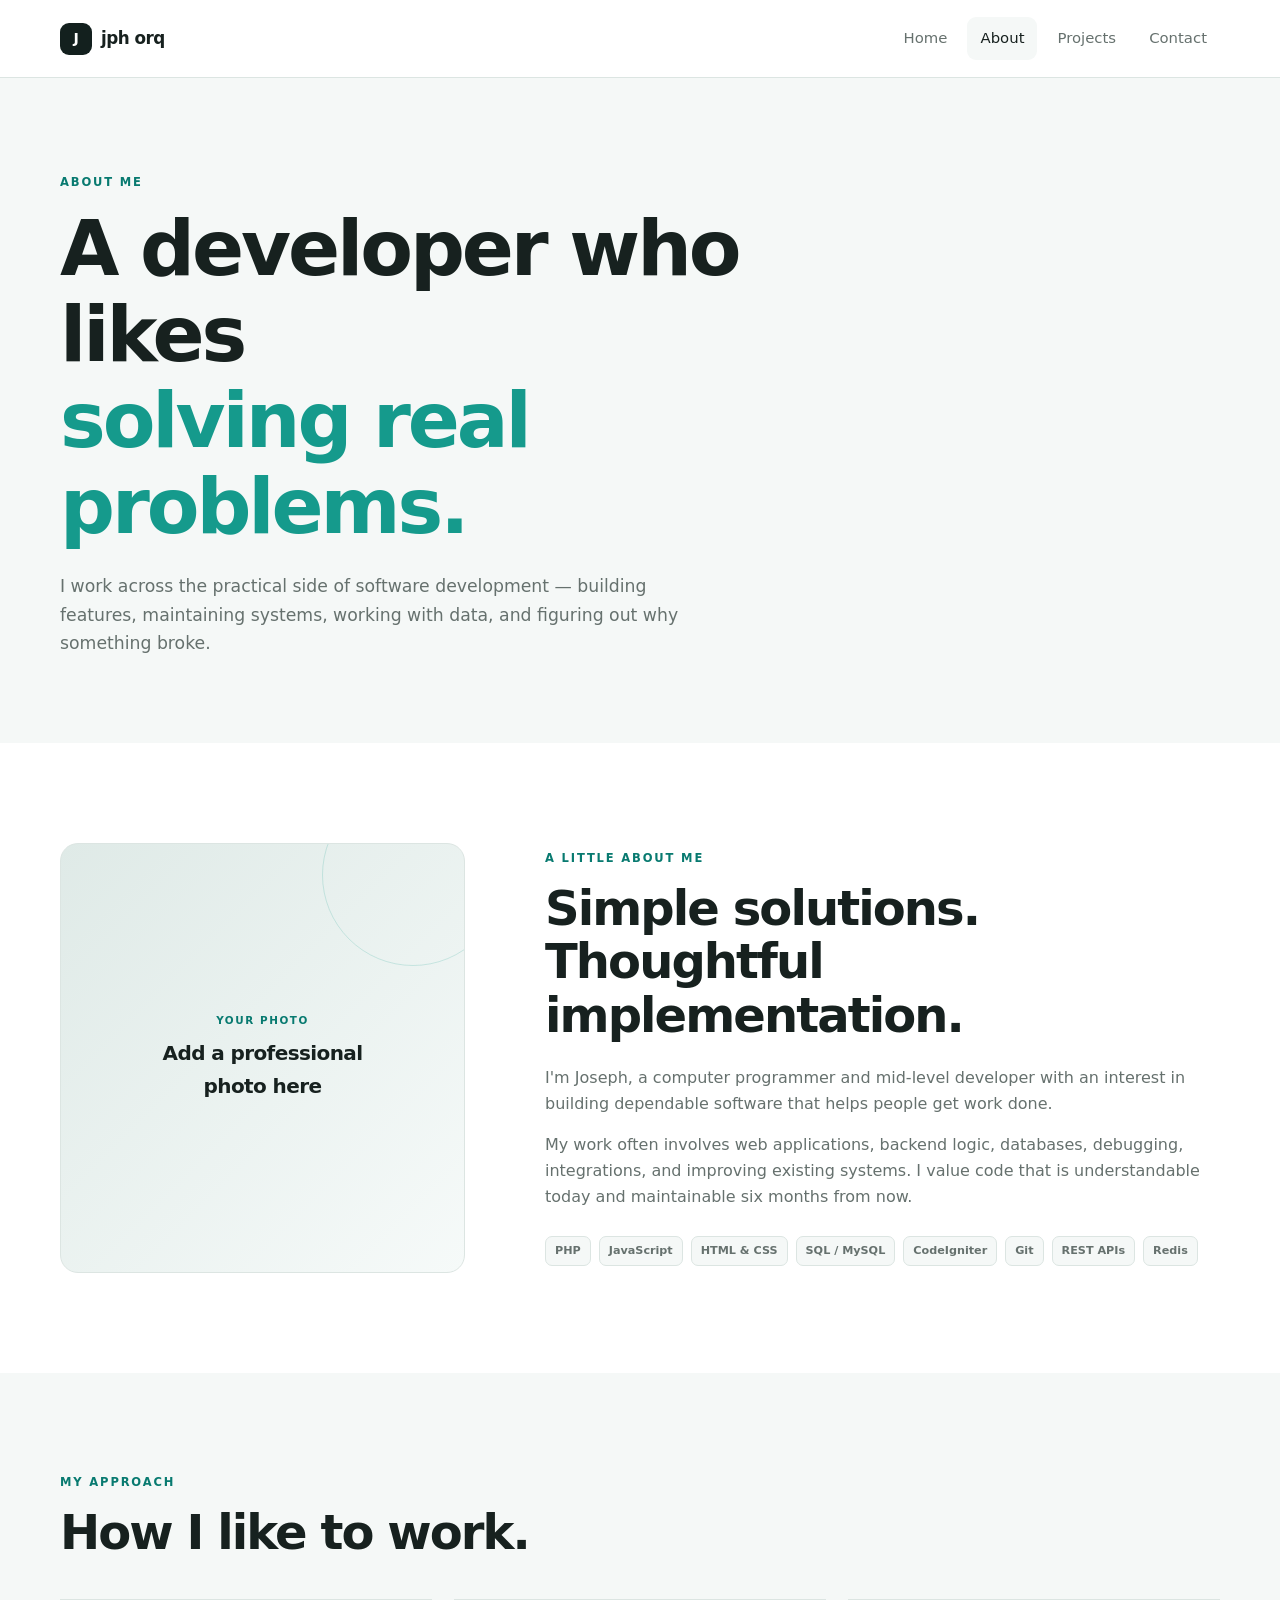
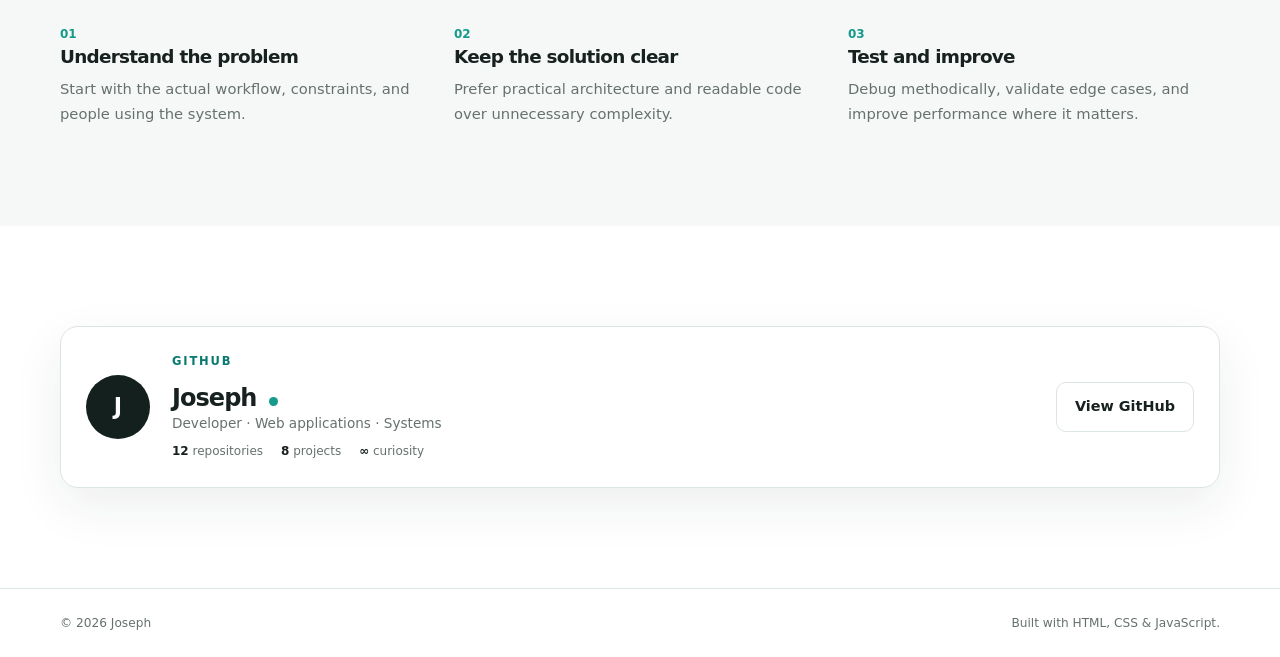
==== about.html @ cb43fa18 "adjust <a> attributes" ====
<!doctype html>
<html lang="en">
  <head>
    <meta charset="UTF-8" />
    <meta name="viewport" content="width=device-width, initial-scale=1.0" />
    <meta
      name="description"
      content="About Joseph, a computer programmer and mid-level developer."
    />
    <title>About — Joseph</title>
    <link rel="stylesheet" href="css/style.css" />
  </head>
  <body>
    <header class="site-header">
      <div class="container nav-wrap">
        <a class="brand" href="index.html"><span>J</span> jph orq</a>
        <button
          class="nav-toggle"
          aria-label="Open navigation"
          aria-expanded="false"
        >
          ☰
        </button>
        <nav class="site-nav">
          <a href="index.html">Home</a
          ><a class="active" href="about.html">About</a
          ><a href="projects.html">Projects</a
          ><a href="contact.html">Contact</a>
        </nav>
      </div>
    </header>

    <main>
      <section class="page-hero">
        <div class="container">
          <p class="eyebrow">ABOUT ME</p>
          <h1>
            A developer who likes<br /><span>solving real problems.</span>
          </h1>
          <p>
            I work across the practical side of software development — building
            features, maintaining systems, working with data, and figuring out
            why something broke.
          </p>
        </div>
      </section>

      <section class="section">
        <div class="container about-grid">
          <div class="portrait-placeholder image-placeholder">
            <div>
              <span>YOUR PHOTO</span
              ><strong>Add a professional<br />photo here</strong>
            </div>
          </div>
          <div>
            <p class="eyebrow">A LITTLE ABOUT ME</p>
            <h2>Simple solutions. Thoughtful implementation.</h2>
            <p>
              I'm Joseph, a computer programmer and mid-level developer with an
              interest in building dependable software that helps people get
              work done.
            </p>
            <p>
              My work often involves web applications, backend logic, databases,
              debugging, integrations, and improving existing systems. I value
              code that is understandable today and maintainable six months from
              now.
            </p>
            <div class="skill-list">
              <span>PHP</span><span>JavaScript</span><span>HTML & CSS</span
              ><span>SQL / MySQL</span><span>CodeIgniter</span><span>Git</span
              ><span>REST APIs</span><span>Redis</span>
            </div>
          </div>
        </div>
      </section>

      <section class="section section-soft">
        <div class="container">
          <div class="section-heading">
            <div>
              <p class="eyebrow">MY APPROACH</p>
              <h2>How I like to work.</h2>
            </div>
          </div>
          <div class="timeline">
            <div>
              <b>01</b>
              <h3>Understand the problem</h3>
              <p>
                Start with the actual workflow, constraints, and people using
                the system.
              </p>
            </div>
            <div>
              <b>02</b>
              <h3>Keep the solution clear</h3>
              <p>
                Prefer practical architecture and readable code over unnecessary
                complexity.
              </p>
            </div>
            <div>
              <b>03</b>
              <h3>Test and improve</h3>
              <p>
                Debug methodically, validate edge cases, and improve performance
                where it matters.
              </p>
            </div>
          </div>
        </div>
      </section>

      <section class="section">
        <div class="container github-card">
          <div class="github-avatar">J</div>
          <div class="github-main">
            <p class="eyebrow">GITHUB</p>
            <h2>Joseph <span class="status-dot"></span></h2>
            <p>Developer · Web applications · Systems</p>
            <div class="github-stats">
              <span><strong>12</strong> repositories</span
              ><span><strong>8</strong> projects</span
              ><span><strong>∞</strong> curiosity</span>
            </div>
          </div>
          <a
            class="button button-secondary"
            href="https://github.com/"
            target="_blank"
            rel="noopener"
            >View GitHub</a
          >
        </div>
      </section>
    </main>
    <footer class="site-footer">
      <div class="container footer-wrap">
        <span>© <span data-year></span> Joseph</span
        ><span>Built with HTML, CSS & JavaScript.</span>
      </div>
    </footer>
    <script src="js/script.js"></script>
  </body>
</html>
---- css/style.css ----
/* =========================================================
   JOSEPH PORTFOLIO — EDIT THESE VARIABLES FIRST
   ========================================================= */
:root {
  --bg: #ffffff;
  --surface: #f5f8f7;
  --surface-2: #edf3f1;
  --text: #17211f;
  --muted: #66716e;
  --line: #dce5e2;
  --accent: #159a8c;
  --accent-dark: #087a70;
  --dark: #13201e;
  --max: 1160px;
  --radius: 18px;
  --shadow: 0 18px 50px rgba(20, 40, 36, 0.08);
}
* {
  box-sizing: border-box;
  margin: 0;
  padding: 0;
}
html {
  scroll-behavior: smooth;
}
body {
  font-family:
    Inter,
    ui-sans-serif,
    system-ui,
    -apple-system,
    BlinkMacSystemFont,
    "Segoe UI",
    sans-serif;
  background: var(--bg);
  color: var(--text);
  line-height: 1.65;
}
img {
  max-width: 100%;
  display: block;
}
a {
  color: inherit;
  text-decoration: none;
}
.container {
  width: min(var(--max), calc(100% - 40px));
  margin-inline: auto;
}
.site-header {
  height: 78px;
  border-bottom: 1px solid var(--line);
  background: rgba(255, 255, 255, 0.94);
  position: sticky;
  top: 0;
  z-index: 20;
  backdrop-filter: blur(14px);
}
.nav-wrap {
  height: 100%;
  display: flex;
  align-items: center;
  justify-content: space-between;
}
.brand {
  font-weight: 800;
  letter-spacing: -0.03em;
  font-size: 1.05rem;
  display: flex;
  align-items: center;
  gap: 9px;
}
.brand span {
  width: 32px;
  height: 32px;
  border-radius: 9px;
  background: var(--dark);
  color: #fff;
  display: grid;
  place-items: center;
  font-size: 0.9rem;
}
.site-nav {
  display: flex;
  gap: 7px;
  align-items: center;
}
.site-nav a {
  padding: 9px 13px;
  color: var(--muted);
  font-size: 0.93rem;
  border-radius: 9px;
}
.site-nav a:hover,
.site-nav a.active {
  color: var(--text);
  background: var(--surface);
}
.nav-toggle {
  display: none;
  border: 0;
  background: transparent;
  font-size: 1.4rem;
  color: var(--text);
  cursor: pointer;
}
.hero {
  padding: 100px 0 110px;
  background: linear-gradient(180deg, #fff 0%, #f8fbfa 100%);
  overflow: hidden;
}
.hero-grid {
  display: grid;
  grid-template-columns: 1.05fr 0.95fr;
  gap: 70px;
  align-items: center;
}
.eyebrow {
  font-size: 0.72rem;
  letter-spacing: 0.16em;
  font-weight: 800;
  color: var(--accent-dark);
  margin-bottom: 14px;
}
h1,
h2,
h3 {
  line-height: 1.12;
  letter-spacing: -0.04em;
}
h1 {
  font-size: clamp(3rem, 6vw, 5.25rem);
  max-width: 780px;
}
h1 span,
h2 span {
  color: var(--accent);
}
h2 {
  font-size: clamp(2rem, 4vw, 3rem);
}
h3 {
  font-size: 1.15rem;
}
.hero-text,
.page-hero > div > p:last-child {
  font-size: 1.08rem;
  color: var(--muted);
  max-width: 650px;
  margin-top: 24px;
}
.hero-actions {
  display: flex;
  gap: 12px;
  margin-top: 32px;
  flex-wrap: wrap;
}
.button {
  display: inline-flex;
  align-items: center;
  justify-content: center;
  border-radius: 10px;
  padding: 12px 18px;
  font-weight: 750;
  font-size: 0.9rem;
  border: 1px solid transparent;
  transition: 0.2s ease;
}
.button:hover {
  transform: translateY(-2px);
}
.button-primary {
  background: var(--accent);
  color: #fff;
}
.button-primary:hover {
  background: var(--accent-dark);
}
.button-secondary {
  border-color: var(--line);
  background: #fff;
}
.button-light {
  background: #fff;
  color: var(--dark);
}
.quick-stats {
  display: flex;
  gap: 32px;
  margin-top: 55px;
}
.quick-stats div {
  display: grid;
  gap: 1px;
}
.quick-stats strong {
  font-size: 1rem;
}
.quick-stats span {
  font-size: 0.78rem;
  color: var(--muted);
}
.code-window {
  background: #101917;
  border-radius: 16px;
  box-shadow: var(--shadow);
  overflow: hidden;
  transform: rotate(1deg);
}
.window-bar {
  height: 42px;
  padding: 0 15px;
  display: flex;
  align-items: center;
  gap: 6px;
  color: #72807c;
  font-size: 0.72rem;
  border-bottom: 1px solid rgba(255, 255, 255, 0.08);
}
.window-bar i {
  width: 8px;
  height: 8px;
  border-radius: 50%;
  background: #5b6865;
}
.window-bar span {
  margin-left: auto;
}
pre {
  padding: 30px 28px 36px;
  overflow: auto;
  color: #d7e0dd;
  font:
    500 0.87rem/1.8 ui-monospace,
    SFMono-Regular,
    Menlo,
    monospace;
}
.code-muted {
  color: #8ca09a;
}
.code-accent {
  color: #6dd6c9;
}
.floating-note {
  display: inline-block;
  background: #fff;
  border: 1px solid var(--line);
  box-shadow: var(--shadow);
  padding: 10px 14px;
  border-radius: 10px;
  font-size: 0.78rem;
  margin: 24px 0 0 35px;
  color: var(--muted);
}
.section {
  padding: 100px 0;
}
.section-soft {
  background: var(--surface);
}
.section-dark {
  background: var(--dark);
  color: #fff;
}
.section-heading {
  display: flex;
  justify-content: space-between;
  gap: 40px;
  align-items: end;
  margin-bottom: 40px;
}
.section-heading > p {
  max-width: 410px;
  color: var(--muted);
}
.feature-grid {
  display: grid;
  grid-template-columns: repeat(3, 1fr);
  gap: 18px;
}
.feature-card {
  border: 1px solid var(--line);
  border-radius: var(--radius);
  padding: 30px;
  background: #fff;
}
.feature-icon {
  display: grid;
  place-items: center;
  width: 42px;
  height: 42px;
  border-radius: 11px;
  background: var(--surface-2);
  color: var(--accent-dark);
  font-size: 1.25rem;
  margin-bottom: 24px;
}
.feature-card p,
.project-card p,
.timeline p,
.case-features p {
  color: var(--muted);
  font-size: 0.92rem;
  margin-top: 10px;
}
.spotlight {
  display: grid;
  grid-template-columns: 1.1fr 0.9fr;
  gap: 70px;
  align-items: center;
}
.image-placeholder {
  min-height: 280px;
  background: linear-gradient(135deg, #dfeae7, #f6faf9);
  border: 1px solid var(--line);
  border-radius: var(--radius);
  display: grid;
  place-items: center;
  overflow: hidden;
  position: relative;
}
.image-placeholder:after {
  content: "";
  position: absolute;
  width: 180px;
  height: 180px;
  border: 1px solid rgba(21, 154, 140, 0.18);
  border-radius: 50%;
  top: -60px;
  right: -40px;
}
.image-placeholder > div {
  text-align: center;
  position: relative;
  z-index: 1;
  display: grid;
  gap: 8px;
}
.image-placeholder span {
  font-size: 0.65rem;
  letter-spacing: 0.15em;
  font-weight: 800;
  color: var(--accent-dark);
}
.image-placeholder strong {
  font-size: 1.25rem;
  letter-spacing: -0.03em;
}
.spotlight-copy p:not(.eyebrow) {
  color: var(--muted);
  margin: 22px 0;
}
.text-link {
  font-weight: 800;
  color: var(--accent-dark);
  font-size: 0.9rem;
}
.cta {
  text-align: center;
  padding: 10px 0;
}
.cta h2 {
  max-width: 700px;
  margin: 0 auto 28px;
}
.cta .eyebrow {
  color: #78cfc5;
}
.site-footer {
  border-top: 1px solid var(--line);
  padding: 24px 0;
  color: var(--muted);
  font-size: 0.76rem;
}
.footer-wrap {
  display: flex;
  justify-content: space-between;
  gap: 20px;
}
.page-hero {
  padding: 95px 0 85px;
  background: var(--surface);
}
.page-hero h1 {
  font-size: clamp(2.8rem, 6vw, 5rem);
}
.page-hero > div > p:last-child {
  margin-top: 22px;
}
.about-grid {
  display: grid;
  grid-template-columns: 0.75fr 1.25fr;
  gap: 80px;
  align-items: center;
}
.portrait-placeholder {
  min-height: 430px;
}
.about-grid h2 {
  margin-bottom: 22px;
}
.about-grid p:not(.eyebrow) {
  color: var(--muted);
  margin: 0 0 14px;
}
.skill-list {
  display: flex;
  flex-wrap: wrap;
  gap: 8px;
  margin-top: 25px;
}
.skill-list span,
.tags span {
  font-size: 0.7rem;
  font-weight: 750;
  border: 1px solid var(--line);
  background: var(--surface);
  padding: 5px 9px;
  border-radius: 7px;
  color: var(--muted);
}
.timeline {
  display: grid;
  grid-template-columns: repeat(3, 1fr);
  gap: 22px;
}
.timeline > div {
  border-top: 1px solid var(--line);
  padding-top: 20px;
}
.timeline b,
.case-features b {
  color: var(--accent);
  font-size: 0.75rem;
}
.github-card {
  display: grid;
  grid-template-columns: auto 1fr auto;
  gap: 22px;
  align-items: center;
  border: 1px solid var(--line);
  border-radius: var(--radius);
  padding: 25px;
  background: #fff;
  box-shadow: var(--shadow);
}
.github-avatar {
  width: 64px;
  height: 64px;
  border-radius: 50%;
  background: var(--dark);
  color: #fff;
  display: grid;
  place-items: center;
  font-size: 1.4rem;
  font-weight: 800;
}
.github-main h2 {
  font-size: 1.5rem;
}
.github-main p:not(.eyebrow) {
  color: var(--muted);
  font-size: 0.85rem;
}
.status-dot {
  display: inline-block;
  width: 9px;
  height: 9px;
  background: var(--accent);
  border-radius: 50%;
  margin-left: 5px;
}
.github-stats {
  display: flex;
  gap: 18px;
  margin-top: 8px;
  color: var(--muted);
  font-size: 0.75rem;
}
.github-stats strong {
  color: var(--text);
}
.project-grid {
  display: grid;
  grid-template-columns: repeat(2, 1fr);
  gap: 22px;
}
.project-card {
  border: 1px solid var(--line);
  border-radius: var(--radius);
  overflow: hidden;
  background: #fff;
}
.project-image {
  border: 0;
  border-radius: 0;
  min-height: 240px;
}
.project-content {
  padding: 27px;
}
.project-type {
  font-size: 0.68rem !important;
  text-transform: uppercase;
  letter-spacing: 0.12em;
  font-weight: 800;
  color: var(--accent-dark) !important;
  margin: 0 0 8px !important;
}
.project-content h2 {
  font-size: 1.65rem;
}
.project-content > p:not(.project-type) {
  margin: 13px 0 17px;
}
.tags {
  display: flex;
  flex-wrap: wrap;
  gap: 6px;
  margin-bottom: 22px;
}
.project-featured {
  grid-column: span 2;
  display: grid;
  grid-template-columns: 1.1fr 0.9fr;
}
.project-featured .project-image {
  min-height: 100%;
}
.case-hero {
  padding: 70px 0 85px;
  background: var(--dark);
  color: #fff;
}
.case-hero .eyebrow {
  color: #78cfc5;
  margin-top: 55px;
}
.case-hero h1 {
  font-size: clamp(3rem, 6vw, 5.5rem);
}
.case-intro {
  max-width: 680px;
  color: #b7c5c1;
  margin: 25px 0;
}
.back-link {
  color: #a8b8b4;
  font-size: 0.8rem;
}
.case-hero .tags span {
  border-color: rgba(255, 255, 255, 0.14);
  background: rgba(255, 255, 255, 0.06);
  color: #d8e2df;
}
.case-grid {
  display: grid;
  grid-template-columns: 1.25fr 0.75fr;
  gap: 70px;
  align-items: start;
}
.case-image.large {
  min-height: 470px;
}
.case-facts {
  border-top: 1px solid var(--line);
  padding-top: 20px;
}
.case-facts dl {
  display: grid;
  grid-template-columns: 100px 1fr;
  gap: 13px 15px;
}
.case-facts dt {
  color: var(--muted);
  font-size: 0.78rem;
}
.case-facts dd {
  font-size: 0.85rem;
  font-weight: 700;
}
.case-content {
  max-width: 850px;
}
.case-content > p:not(.eyebrow) {
  color: var(--muted);
  margin: 22px 0 35px;
  font-size: 1rem;
}
.case-features {
  display: grid;
  grid-template-columns: repeat(3, 1fr);
  gap: 20px;
}
.case-features > div {
  border-top: 1px solid var(--line);
  padding-top: 18px;
}
.image-strip {
  display: grid;
  grid-template-columns: repeat(3, 1fr);
  gap: 16px;
}
.image-strip .image-placeholder {
  min-height: 230px;
}
.contact-grid {
  display: grid;
  grid-template-columns: 0.8fr 1.2fr;
  gap: 90px;
}
.contact-grid h2 {
  margin-bottom: 20px;
}
.contact-grid > div > p:not(.eyebrow) {
  color: var(--muted);
  max-width: 450px;
}
.contact-list {
  margin-top: 35px;
  display: grid;
  gap: 18px;
}
.contact-list a,
.contact-list > div {
  display: grid;
  gap: 2px;
}
.contact-list small {
  color: var(--muted);
  font-size: 0.7rem;
  text-transform: uppercase;
  letter-spacing: 0.1em;
}
.contact-list strong {
  font-size: 0.95rem;
}
.contact-form {
  border: 1px solid var(--line);
  border-radius: var(--radius);
  padding: 30px;
  background: #fff;
  box-shadow: var(--shadow);
  display: grid;
  gap: 17px;
}
.contact-form label {
  font-size: 0.8rem;
  font-weight: 750;
  display: grid;
  gap: 7px;
}
.contact-form input,
.contact-form textarea {
  font: inherit;
  border: 1px solid var(--line);
  border-radius: 9px;
  padding: 12px 13px;
  outline: none;
  background: #fbfcfc;
  resize: vertical;
}
.contact-form input:focus,
.contact-form textarea:focus {
  border-color: var(--accent);
}
.form-note {
  font-size: 0.7rem;
  color: var(--muted);
}
.mini-cta {
  display: flex;
  justify-content: space-between;
  align-items: center;
}
@media (max-width: 900px) {
  .hero-grid,
  .spotlight,
  .about-grid,
  .case-grid,
  .contact-grid {
    grid-template-columns: 1fr;
    gap: 45px;
  }
  .hero {
    padding: 70px 0 80px;
  }
  .hero-visual {
    max-width: 650px;
  }
  .feature-grid,
  .timeline {
    grid-template-columns: 1fr;
  }
  .project-featured {
    grid-column: auto;
    grid-template-columns: 1fr;
  }
  .project-featured .project-image {
    min-height: 240px;
  }
  .case-features {
    grid-template-columns: 1fr 1fr;
  }
  .image-strip {
    grid-template-columns: 1fr 1fr;
  }
}
@media (max-width: 680px) {
  .container {
    width: min(var(--max), calc(100% - 28px));
  }
  .site-header {
    height: 68px;
  }
  .nav-toggle {
    display: block;
  }
  .site-nav {
    display: none;
    position: absolute;
    top: 68px;
    left: 0;
    right: 0;
    background: #fff;
    border-bottom: 1px solid var(--line);
    padding: 10px 14px;
    flex-direction: column;
    align-items: stretch;
    box-shadow: 0 15px 30px rgba(0, 0, 0, 0.06);
  }
  .site-nav.open {
    display: flex;
  }
  .site-nav a {
    padding: 12px;
  }
  .hero h1,
  .page-hero h1 {
    font-size: 2.75rem;
  }
  .section {
    padding: 72px 0;
  }
  .section-heading {
    display: block;
  }
  .section-heading > p {
    margin-top: 18px;
  }
  .quick-stats {
    gap: 20px;
    margin-top: 40px;
  }
  .code-window {
    transform: none;
  }
  .project-grid,
  .case-features,
  .image-strip {
    grid-template-columns: 1fr;
  }
  .github-card {
    grid-template-columns: auto 1fr;
  }
  .github-card .button {
    grid-column: 1/-1;
  }
  .footer-wrap {
    flex-direction: column;
  }
  .page-hero {
    padding: 70px 0;
  }
  .case-hero {
    padding: 50px 0 65px;
  }
  .case-hero .eyebrow {
    margin-top: 45px;
  }
  .case-image.large {
    min-height: 330px;
  }
  .mini-cta {
    display: block;
  }
  .mini-cta .button {
    margin-top: 20px;
  }
}
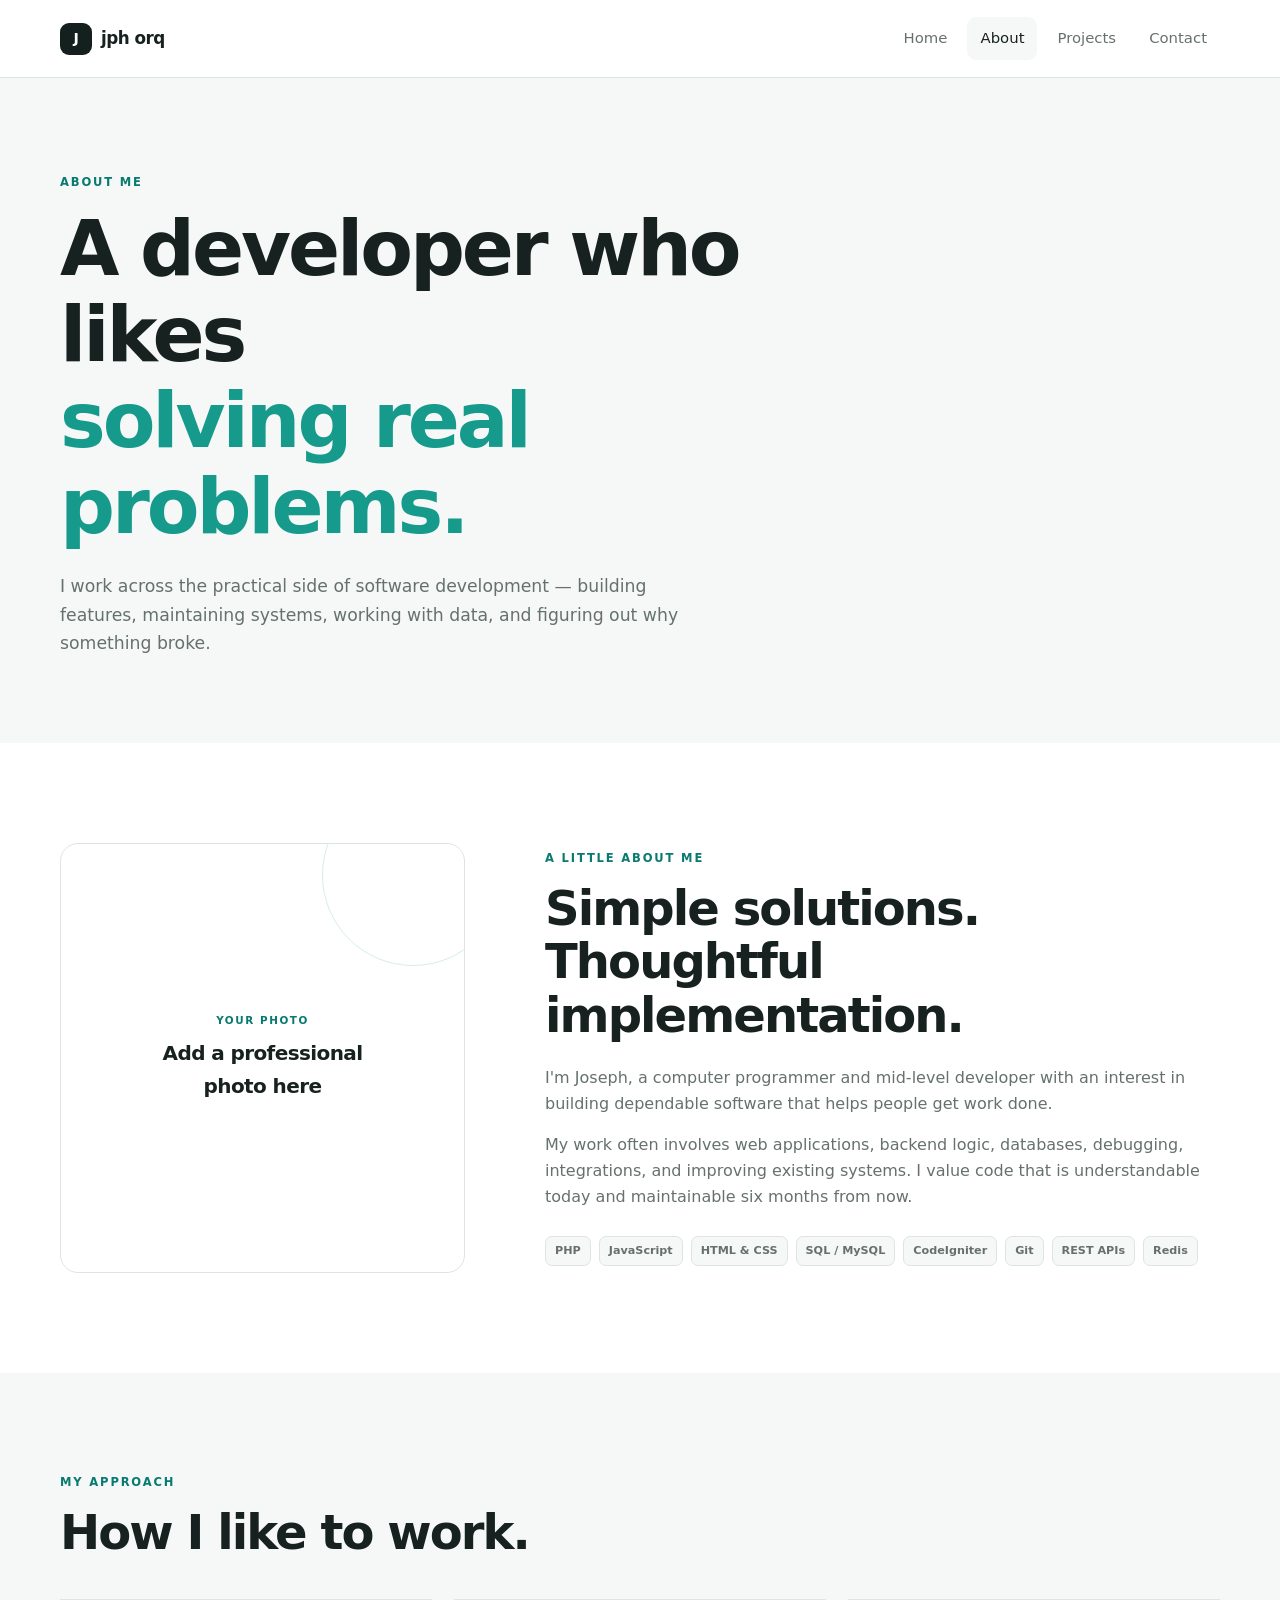
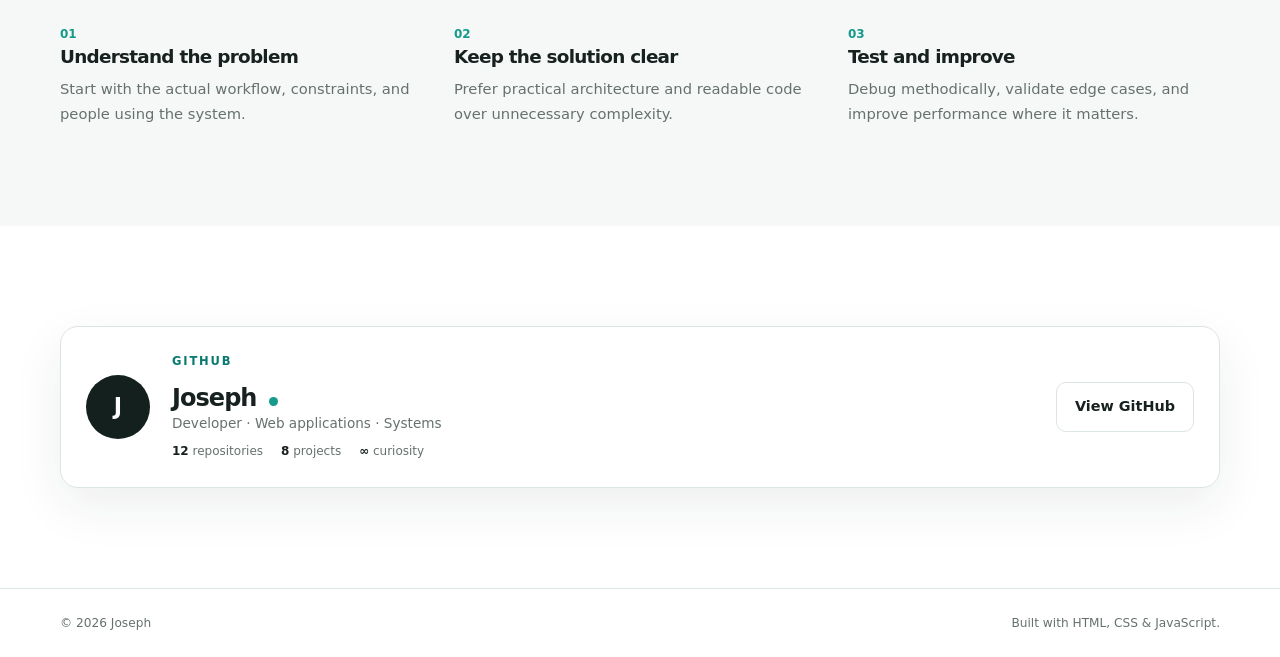
==== commit ccc9d29b: "update all" ====
--- a/about.html
+++ b/about.html
@@ -7,8 +7,9 @@
       name="description"
       content="About Joseph, a computer programmer and mid-level developer."
     />
-    <title>About — Joseph</title>
+    <title>About | Developer Portfolio</title>
     <link rel="stylesheet" href="css/style.css" />
+    <link rel="icon" href="images/j_icon.png" type="image/x-icon" />
   </head>
   <body>
     <header class="site-header">
--- a/css/style.css
+++ b/css/style.css
@@ -320,6 +320,7 @@
   place-items: center;
   overflow: hidden;
   position: relative;
+  background-image: none;
 }
 .image-placeholder:after {
   content: "";
@@ -497,6 +498,44 @@
   border: 0;
   border-radius: 0;
   min-height: 240px;
+  height: 350px;
+  position: relative;
+  overflow: hidden;
+
+  background-size: cover;
+  background-position: center;
+  background-repeat: no-repeat;
+
+  display: flex;
+  align-items: flex-end;
+  padding: 30px;
+}
+
+.project-image::before {
+  content: "";
+  position: absolute;
+  inset: 0;
+  background: linear-gradient(to top, rgba(0, 0, 0, 0.75), rgba(0, 0, 0, 0.1));
+}
+
+.project-image > div {
+  position: relative;
+  z-index: 1;
+  color: white;
+}
+
+.project-image span {
+  display: block;
+  font-size: 12px;
+  margin-bottom: 10px;
+  letter-spacing: 1px;
+  opacity: 0.8;
+}
+
+.project-image strong {
+  display: block;
+  font-size: 28px;
+  line-height: 1.15;
 }
 .project-content {
   padding: 27px;
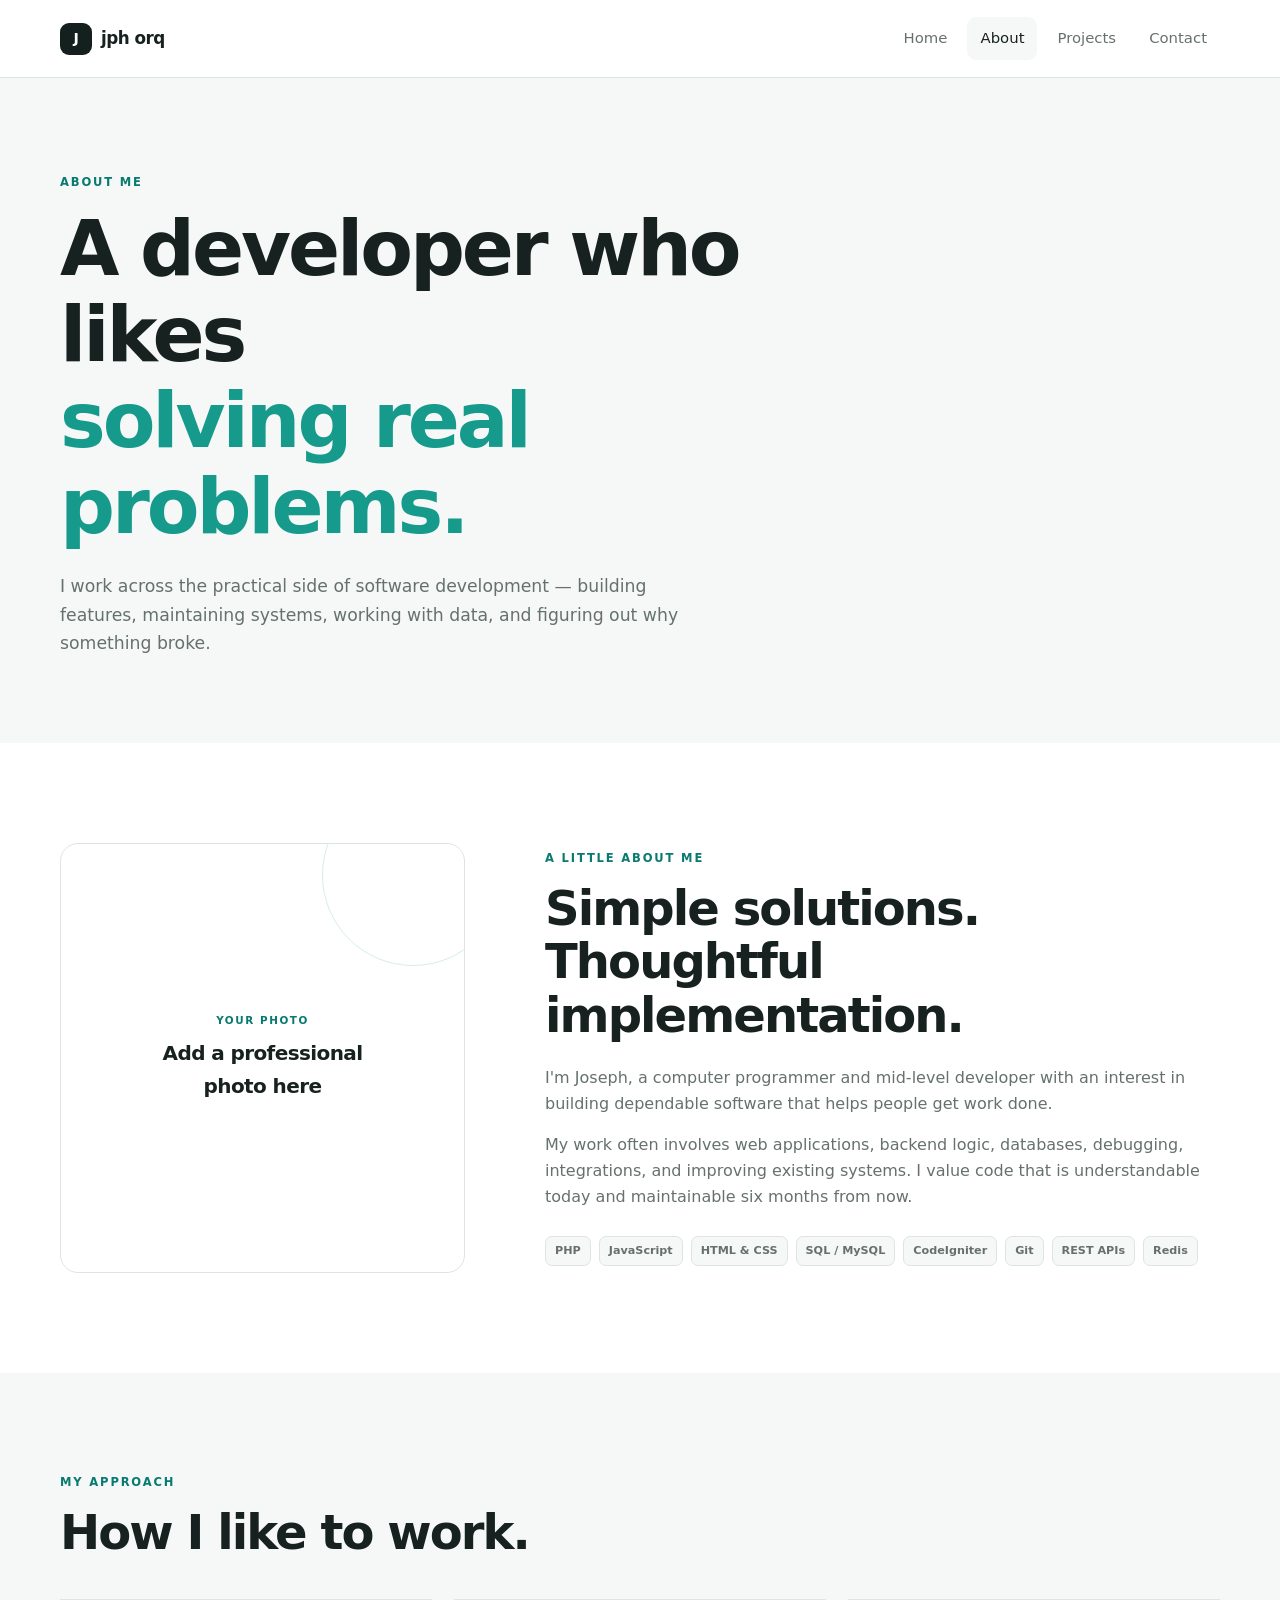
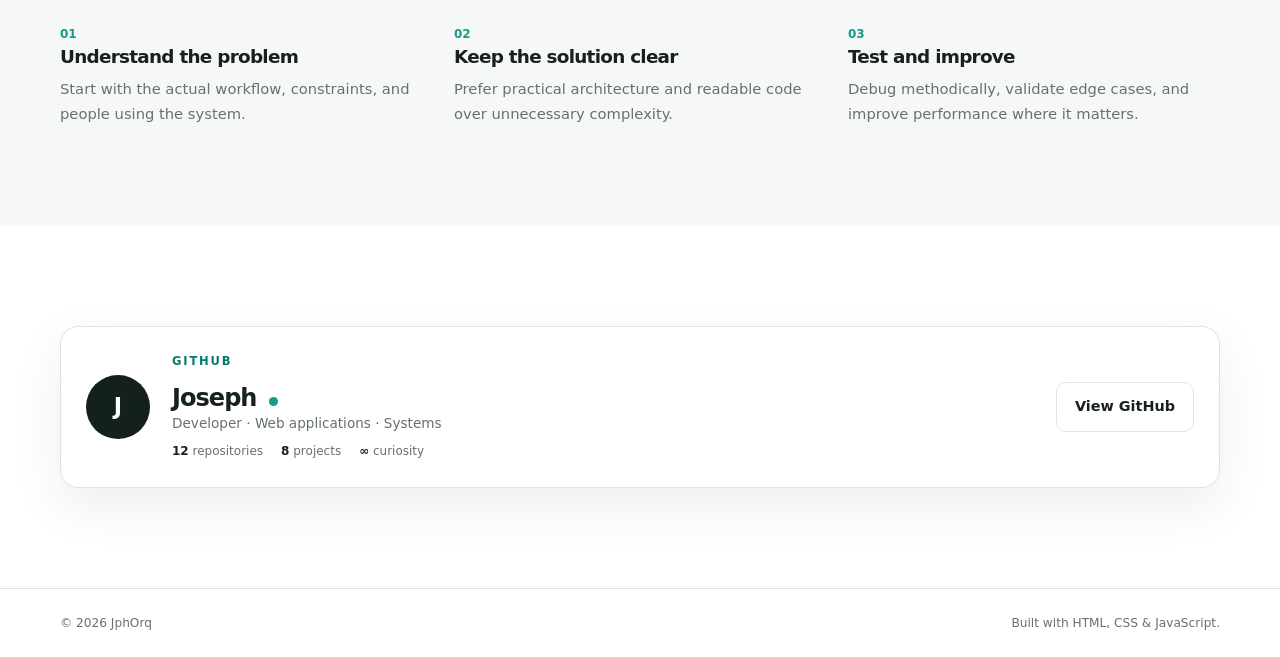
==== commit 1830afcd: "update .html files" ====
--- a/about.html
+++ b/about.html
@@ -137,12 +137,14 @@
         </div>
       </section>
     </main>
+
     <footer class="site-footer">
       <div class="container footer-wrap">
-        <span>© <span data-year></span> Joseph</span
+        <span>© <span data-year></span> JphOrq</span
         ><span>Built with HTML, CSS & JavaScript.</span>
       </div>
     </footer>
+
     <script src="js/script.js"></script>
   </body>
 </html>
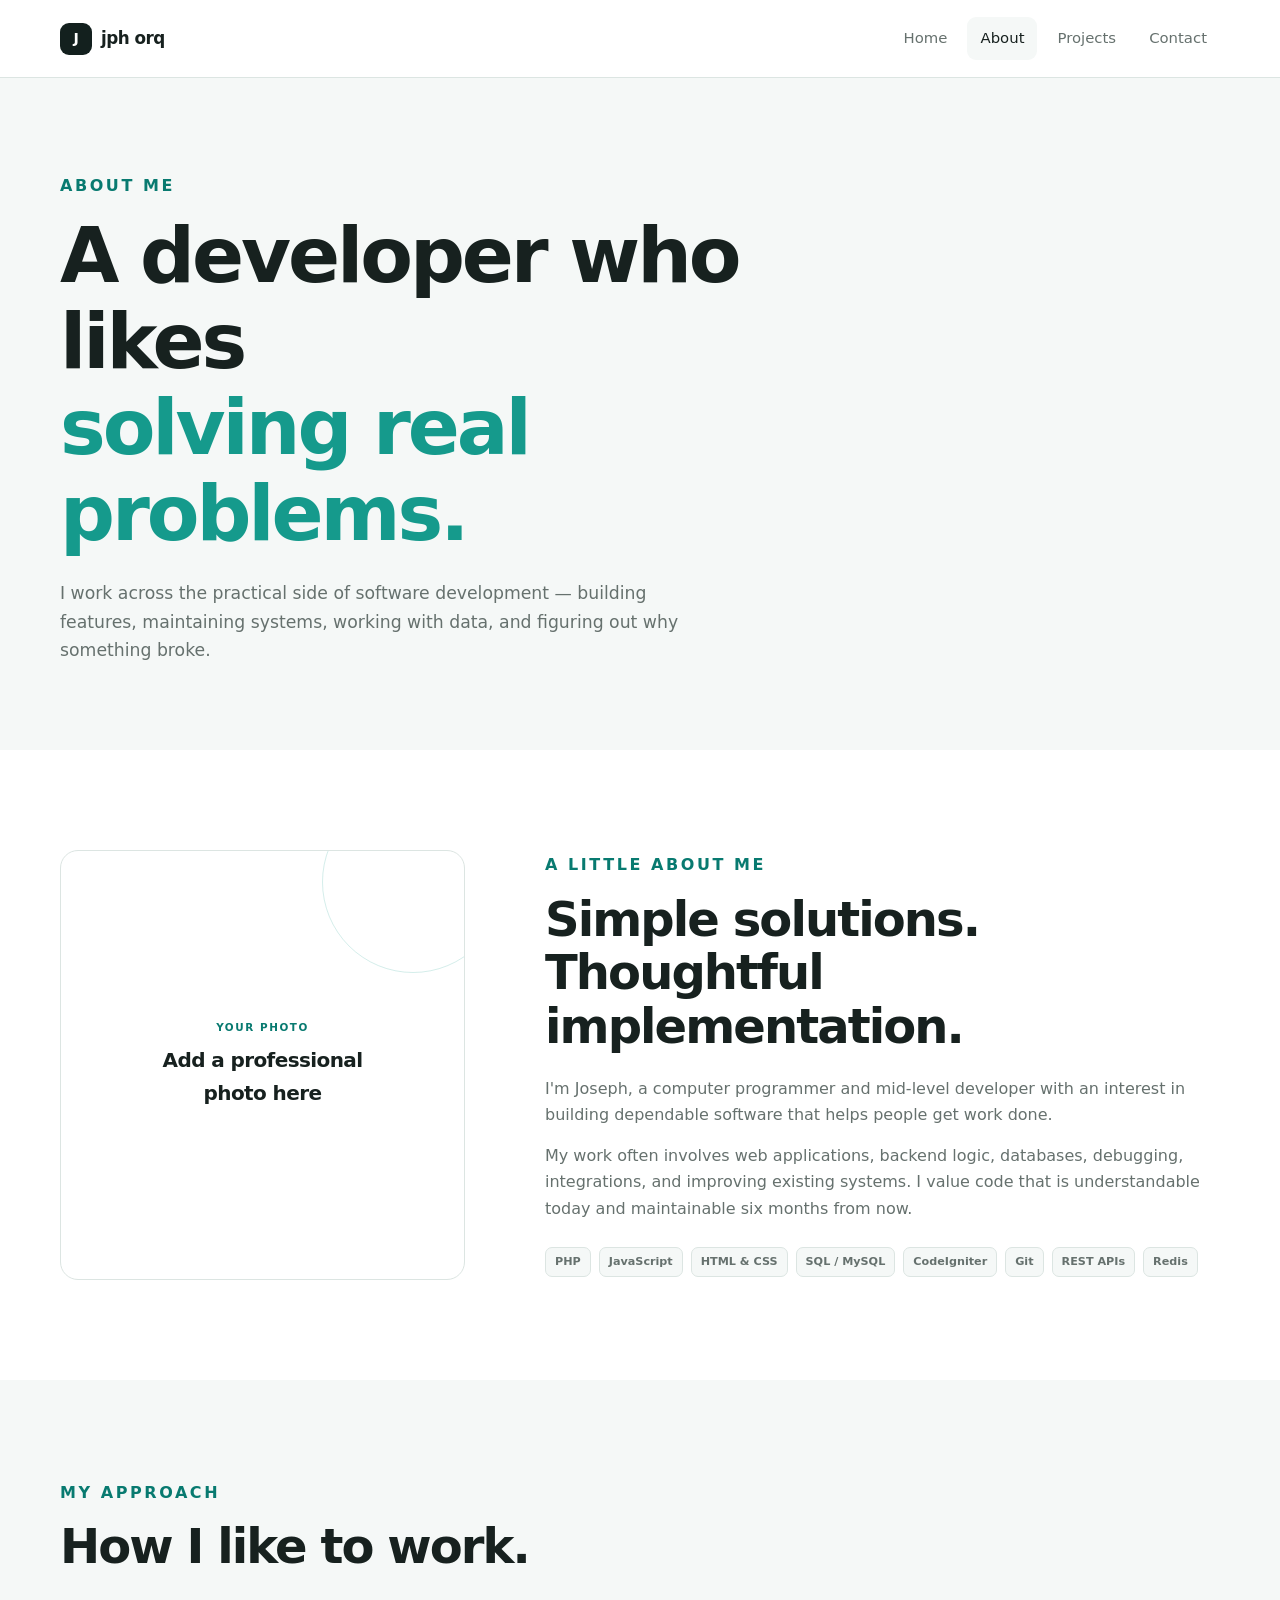
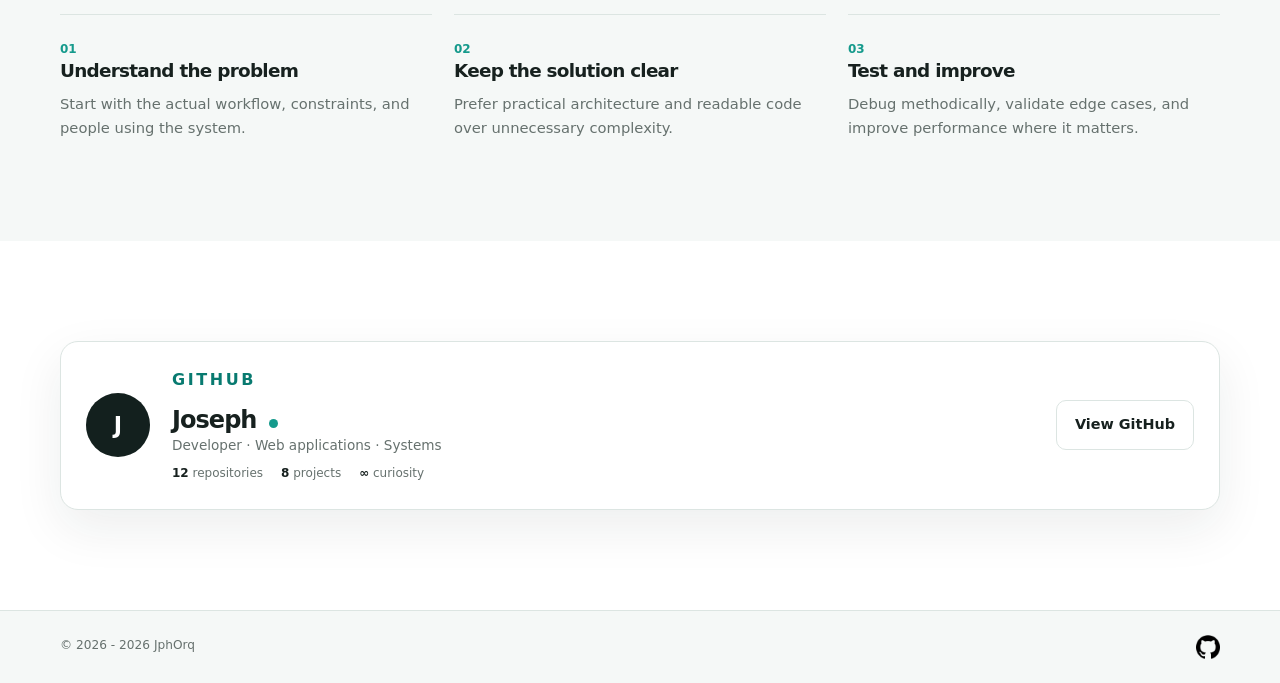
==== commit c7495200: "update html & css + add image" ====
--- a/about.html
+++ b/about.html
@@ -138,12 +138,16 @@
       </section>
     </main>
 
-    <footer class="site-footer">
-      <div class="container footer-wrap">
-        <span>© <span data-year></span> JphOrq</span
-        ><span>Built with HTML, CSS & JavaScript.</span>
+  <footer class="site-footer">
+    <div class="container footer-wrap">
+      <span>© 2026 - <span data-year></span> JphOrq</span>
+      <span>
+        <a href="https://github.com/JphOrq" target="_blank">
+          <img src="images/GitHub1.png" alt="GitHub" width="24" height="24" />
+        </a>
+      </span>
       </div>
-    </footer>
+      </footer>
 
     <script src="js/script.js"></script>
   </body>
--- a/css/style.css
+++ b/css/style.css
@@ -1,6 +1,3 @@
-/* =========================================================
-   JOSEPH PORTFOLIO — EDIT THESE VARIABLES FIRST
-   ========================================================= */
 :root {
   --bg: #ffffff;
   --surface: #f5f8f7;
@@ -117,7 +114,7 @@
   align-items: center;
 }
 .eyebrow {
-  font-size: 0.72rem;
+  font-size: 1rem;
   letter-spacing: 0.16em;
   font-weight: 800;
   color: var(--accent-dark);
@@ -603,6 +600,11 @@
 .case-image.large {
   min-height: 470px;
 }
+.case-image {
+  background-size: cover;
+  background-position: left center;
+  background-repeat: no-repeat;
+}
 .case-facts {
   border-top: 1px solid var(--line);
   padding-top: 20px;
@@ -714,6 +716,22 @@
   justify-content: space-between;
   align-items: center;
 }
+
+footer {
+  border-top: 1px solid var(--border);
+  background: var(--surface);
+}
+
+footer img {
+  width: 24px;
+  height: 24px;
+  transition: transform 0.4s ease-in-out;
+}
+
+footer a:hover img {
+  transform: scale(1.3) rotate(360deg);
+}
+
 @media (max-width: 900px) {
   .hero-grid,
   .spotlight,
